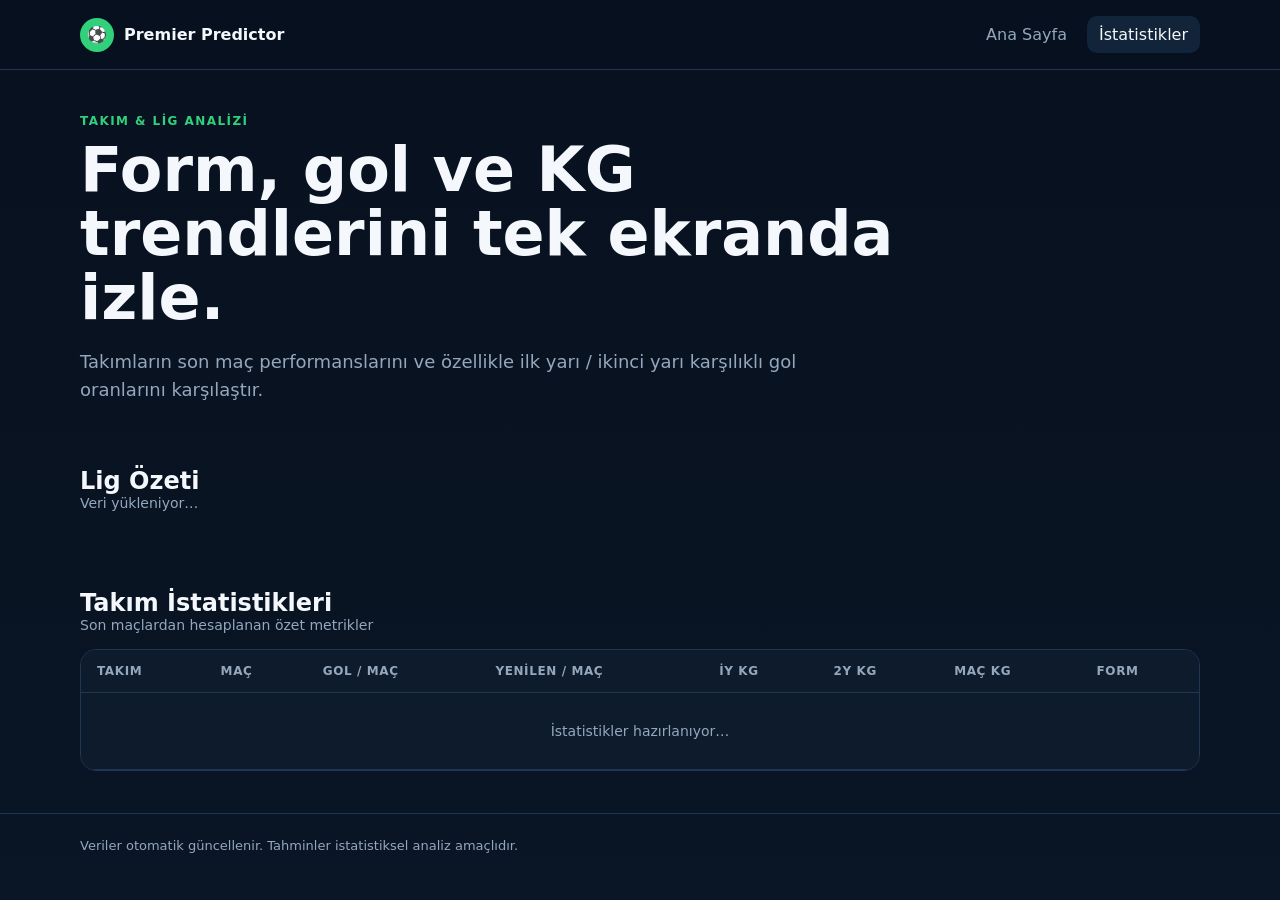
==== docs/statistics.html @ aa3f890b "Add statistics page" ====
<!doctype html><html lang="tr"><head><meta charset="utf-8"><meta name="viewport" content="width=device-width,initial-scale=1"><meta name="theme-color" content="#07111f"><title>Premier League İstatistikleri</title><link rel="stylesheet" href="assets/style.css"></head><body><header class="topbar"><div class="container nav"><div class="brand"><div class="ball">⚽</div><span>Premier Predictor</span></div><nav class="navlinks"><a href="./">Ana Sayfa</a><a class="active" href="statistics.html">İstatistikler</a></nav></div></header><main><section class="hero"><div class="container"><div class="eyebrow">Takım & Lig Analizi</div><h1>Form, gol ve KG trendlerini tek ekranda izle.</h1><p>Takımların son maç performanslarını ve özellikle ilk yarı / ikinci yarı karşılıklı gol oranlarını karşılaştır.</p><div id="mode-note"></div></div></section><section class="section"><div class="container"><div class="section-head"><div><h2>Lig Özeti</h2><p id="updated-at">Veri yükleniyor…</p></div></div><div id="league-stats" class="stats-grid"></div></div></section><section class="section"><div class="container"><div class="section-head"><div><h2>Takım İstatistikleri</h2><p>Son maçlardan hesaplanan özet metrikler</p></div></div><div class="table-wrap"><table><thead><tr><th>Takım</th><th>Maç</th><th>Gol / Maç</th><th>Yenilen / Maç</th><th>İY KG</th><th>2Y KG</th><th>Maç KG</th><th>Form</th></tr></thead><tbody id="team-stats"><tr><td colspan="8" class="empty">İstatistikler hazırlanıyor…</td></tr></tbody></table></div></div></section></main><footer class="footer"><div class="container">Veriler otomatik güncellenir. Tahminler istatistiksel analiz amaçlıdır.</div></footer><script src="assets/app.js"></script></body></html>
---- docs/assets/style.css ----
:root{--bg:#07111f;--panel:#0d1b2d;--panel2:#12243a;--text:#f4f7fb;--muted:#95a7bd;--line:#203754;--accent:#31d17c;--warn:#ffbf47;--danger:#ff6b6b;--blue:#58a6ff}*{box-sizing:border-box}body{margin:0;font-family:Inter,ui-sans-serif,system-ui,-apple-system,BlinkMacSystemFont,"Segoe UI",sans-serif;background:linear-gradient(180deg,#07111f 0%,#0a1525 100%);color:var(--text);min-height:100vh}.container{width:min(1120px,calc(100% - 32px));margin:0 auto}.topbar{position:sticky;top:0;z-index:10;background:rgba(7,17,31,.9);backdrop-filter:blur(14px);border-bottom:1px solid var(--line)}.nav{display:flex;align-items:center;justify-content:space-between;gap:16px;padding:16px 0}.brand{display:flex;align-items:center;gap:10px;font-weight:800}.ball{width:34px;height:34px;border-radius:50%;display:grid;place-items:center;background:var(--accent);color:#04120a}.navlinks{display:flex;gap:8px}.navlinks a{color:var(--muted);text-decoration:none;padding:9px 12px;border-radius:10px}.navlinks a.active,.navlinks a:hover{color:var(--text);background:var(--panel2)}.hero{padding:44px 0 24px}.eyebrow{color:var(--accent);font-weight:800;text-transform:uppercase;letter-spacing:.12em;font-size:12px}.hero h1{font-size:clamp(34px,6vw,62px);line-height:1.03;margin:10px 0 14px;max-width:820px}.hero p{color:var(--muted);font-size:18px;max-width:720px;line-height:1.6}.section{padding:20px 0 42px}.section-head{display:flex;align-items:end;justify-content:space-between;gap:16px;margin-bottom:16px}.section h2{margin:0;font-size:24px}.section-head p{margin:0;color:var(--muted);font-size:14px}.grid{display:grid;grid-template-columns:repeat(2,minmax(0,1fr));gap:16px}.card{background:linear-gradient(180deg,var(--panel) 0%,#0a1728 100%);border:1px solid var(--line);border-radius:18px;padding:20px}.match-top{display:flex;justify-content:space-between;gap:12px;align-items:start}.date{font-size:13px;color:var(--muted)}.badge{font-size:12px;padding:6px 9px;border-radius:999px;background:rgba(49,209,124,.12);color:var(--accent);font-weight:800}.teams{display:grid;grid-template-columns:1fr auto 1fr;align-items:center;gap:12px;margin:22px 0}.team{font-weight:800;font-size:18px}.team:last-child{text-align:right}.vs{color:var(--muted);font-size:12px;font-weight:800}.prob-row{display:grid;grid-template-columns:repeat(3,1fr);gap:8px;margin-bottom:14px}.prob{background:var(--panel2);border:1px solid var(--line);border-radius:12px;padding:11px;text-align:center}.prob strong{display:block;font-size:20px;margin-top:3px}.prob span{color:var(--muted);font-size:11px}.kg-grid{display:grid;grid-template-columns:1fr 1fr;gap:10px}.kg{border-radius:14px;padding:14px;border:1px solid var(--line);background:#0b192a}.kg .label{font-size:12px;color:var(--muted)}.kg .value{font-size:24px;font-weight:900;margin-top:3px}.kg.hot .value{color:var(--accent)}.kg.mid .value{color:var(--warn)}.confidence{margin-top:14px;display:flex;justify-content:space-between;align-items:center;color:var(--muted);font-size:12px}.meter{height:7px;background:#17273b;border-radius:999px;overflow:hidden;margin-top:7px}.meter>i{display:block;height:100%;background:var(--accent);border-radius:inherit}.stats-grid{display:grid;grid-template-columns:repeat(4,1fr);gap:12px}.stat{background:var(--panel);border:1px solid var(--line);border-radius:16px;padding:18px}.stat .n{font-size:30px;font-weight:900}.stat .k{font-size:12px;color:var(--muted);margin-top:5px}.table-wrap{overflow:auto;border:1px solid var(--line);border-radius:16px}table{width:100%;border-collapse:collapse;background:var(--panel);min-width:760px}th,td{text-align:left;padding:14px 16px;border-bottom:1px solid var(--line)}th{color:var(--muted);font-size:12px;text-transform:uppercase;letter-spacing:.05em}td{font-size:14px}.pill{display:inline-flex;padding:5px 8px;border-radius:999px;background:rgba(88,166,255,.12);color:var(--blue);font-weight:700;font-size:12px}.footer{border-top:1px solid var(--line);color:var(--muted);padding:24px 0 40px;font-size:13px}.empty{color:var(--muted);padding:30px;text-align:center}.demo{margin-top:14px;padding:11px 13px;border:1px solid rgba(255,191,71,.35);background:rgba(255,191,71,.08);border-radius:12px;color:#ffd783;font-size:13px}@media(max-width:760px){.grid{grid-template-columns:1fr}.stats-grid{grid-template-columns:repeat(2,1fr)}.nav{align-items:flex-start}.navlinks{flex-wrap:wrap;justify-content:flex-end}.hero{padding-top:28px}.teams{gap:8px}.team{font-size:16px}}
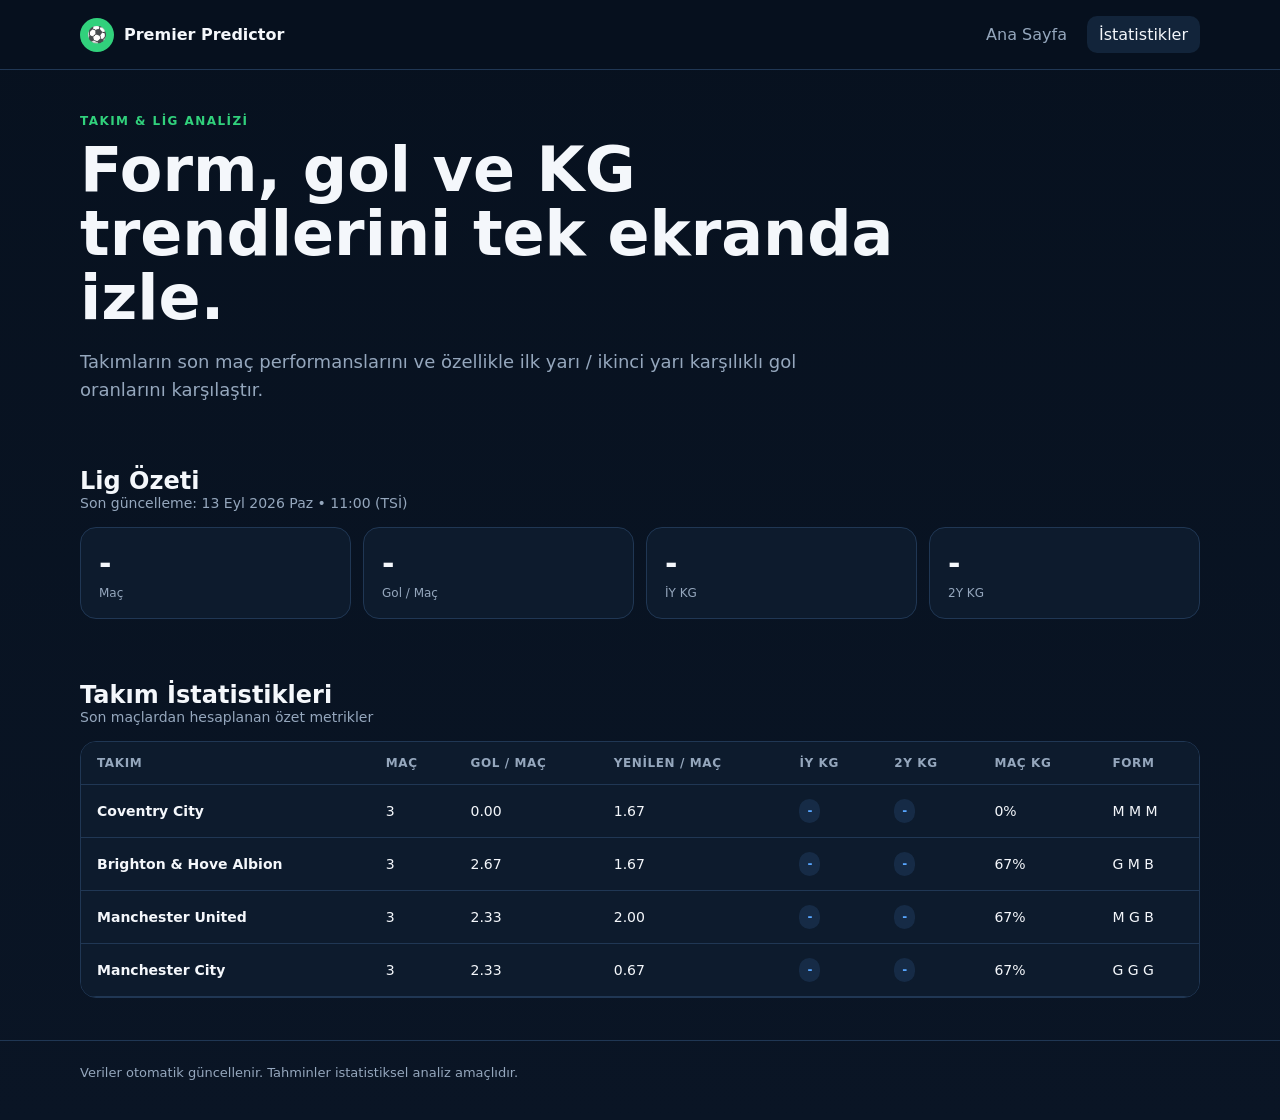
==== commit 393744ab: "Fix statistics page navigation" ====
--- a/docs/statistics.html
+++ b/docs/statistics.html
@@ -1 +1 @@
-<!doctype html><html lang="tr"><head><meta charset="utf-8"><meta name="viewport" content="width=device-width,initial-scale=1"><meta name="theme-color" content="#07111f"><title>Premier League İstatistikleri</title><link rel="stylesheet" href="assets/style.css"></head><body><header class="topbar"><div class="container nav"><div class="brand"><div class="ball">⚽</div><span>Premier Predictor</span></div><nav class="navlinks"><a href="./">Ana Sayfa</a><a class="active" href="statistics.html">İstatistikler</a></nav></div></header><main><section class="hero"><div class="container"><div class="eyebrow">Takım & Lig Analizi</div><h1>Form, gol ve KG trendlerini tek ekranda izle.</h1><p>Takımların son maç performanslarını ve özellikle ilk yarı / ikinci yarı karşılıklı gol oranlarını karşılaştır.</p><div id="mode-note"></div></div></section><section class="section"><div class="container"><div class="section-head"><div><h2>Lig Özeti</h2><p id="updated-at">Veri yükleniyor…</p></div></div><div id="league-stats" class="stats-grid"></div></div></section><section class="section"><div class="container"><div class="section-head"><div><h2>Takım İstatistikleri</h2><p>Son maçlardan hesaplanan özet metrikler</p></div></div><div class="table-wrap"><table><thead><tr><th>Takım</th><th>Maç</th><th>Gol / Maç</th><th>Yenilen / Maç</th><th>İY KG</th><th>2Y KG</th><th>Maç KG</th><th>Form</th></tr></thead><tbody id="team-stats"><tr><td colspan="8" class="empty">İstatistikler hazırlanıyor…</td></tr></tbody></table></div></div></section></main><footer class="footer"><div class="container">Veriler otomatik güncellenir. Tahminler istatistiksel analiz amaçlıdır.</div></footer><script src="assets/app.js"></script></body></html>+<!doctype html><html lang="tr"><head><meta charset="utf-8"><meta name="viewport" content="width=device-width,initial-scale=1"><meta name="theme-color" content="#07111f"><title>Premier League İstatistikleri</title><link rel="stylesheet" href="assets/style.css"></head><body><header class="topbar"><div class="container nav"><div class="brand"><div class="ball">⚽</div><span>Premier Predictor</span></div><nav class="navlinks"><a href="./">Ana Sayfa</a><a class="active" href="statistics/">İstatistikler</a></nav></div></header><main><section class="hero"><div class="container"><div class="eyebrow">Takım & Lig Analizi</div><h1>Form, gol ve KG trendlerini tek ekranda izle.</h1><p>Takımların son maç performanslarını ve özellikle ilk yarı / ikinci yarı karşılıklı gol oranlarını karşılaştır.</p><div id="mode-note"></div></div></section><section class="section"><div class="container"><div class="section-head"><div><h2>Lig Özeti</h2><p id="updated-at">Veri yükleniyor…</p></div></div><div id="league-stats" class="stats-grid"></div></div></section><section class="section"><div class="container"><div class="section-head"><div><h2>Takım İstatistikleri</h2><p>Son maçlardan hesaplanan özet metrikler</p></div></div><div class="table-wrap"><table><thead><tr><th>Takım</th><th>Maç</th><th>Gol / Maç</th><th>Yenilen / Maç</th><th>İY KG</th><th>2Y KG</th><th>Maç KG</th><th>Form</th></tr></thead><tbody id="team-stats"><tr><td colspan="8" class="empty">İstatistikler hazırlanıyor…</td></tr></tbody></table></div></div></section></main><footer class="footer"><div class="container">Veriler otomatik güncellenir. Tahminler istatistiksel analiz amaçlıdır.</div></footer><script src="assets/app.js"></script></body></html>
--- a/docs/assets/style.css
+++ b/docs/assets/style.css
@@ -1 +1 @@
-:root{--bg:#07111f;--panel:#0d1b2d;--panel2:#12243a;--text:#f4f7fb;--muted:#95a7bd;--line:#203754;--accent:#31d17c;--warn:#ffbf47;--danger:#ff6b6b;--blue:#58a6ff}*{box-sizing:border-box}body{margin:0;font-family:Inter,ui-sans-serif,system-ui,-apple-system,BlinkMacSystemFont,"Segoe UI",sans-serif;background:linear-gradient(180deg,#07111f 0%,#0a1525 100%);color:var(--text);min-height:100vh}.container{width:min(1120px,calc(100% - 32px));margin:0 auto}.topbar{position:sticky;top:0;z-index:10;background:rgba(7,17,31,.9);backdrop-filter:blur(14px);border-bottom:1px solid var(--line)}.nav{display:flex;align-items:center;justify-content:space-between;gap:16px;padding:16px 0}.brand{display:flex;align-items:center;gap:10px;font-weight:800}.ball{width:34px;height:34px;border-radius:50%;display:grid;place-items:center;background:var(--accent);color:#04120a}.navlinks{display:flex;gap:8px}.navlinks a{color:var(--muted);text-decoration:none;padding:9px 12px;border-radius:10px}.navlinks a.active,.navlinks a:hover{color:var(--text);background:var(--panel2)}.hero{padding:44px 0 24px}.eyebrow{color:var(--accent);font-weight:800;text-transform:uppercase;letter-spacing:.12em;font-size:12px}.hero h1{font-size:clamp(34px,6vw,62px);line-height:1.03;margin:10px 0 14px;max-width:820px}.hero p{color:var(--muted);font-size:18px;max-width:720px;line-height:1.6}.section{padding:20px 0 42px}.section-head{display:flex;align-items:end;justify-content:space-between;gap:16px;margin-bottom:16px}.section h2{margin:0;font-size:24px}.section-head p{margin:0;color:var(--muted);font-size:14px}.grid{display:grid;grid-template-columns:repeat(2,minmax(0,1fr));gap:16px}.card{background:linear-gradient(180deg,var(--panel) 0%,#0a1728 100%);border:1px solid var(--line);border-radius:18px;padding:20px}.match-top{display:flex;justify-content:space-between;gap:12px;align-items:start}.date{font-size:13px;color:var(--muted)}.badge{font-size:12px;padding:6px 9px;border-radius:999px;background:rgba(49,209,124,.12);color:var(--accent);font-weight:800}.teams{display:grid;grid-template-columns:1fr auto 1fr;align-items:center;gap:12px;margin:22px 0}.team{font-weight:800;font-size:18px}.team:last-child{text-align:right}.vs{color:var(--muted);font-size:12px;font-weight:800}.prob-row{display:grid;grid-template-columns:repeat(3,1fr);gap:8px;margin-bottom:14px}.prob{background:var(--panel2);border:1px solid var(--line);border-radius:12px;padding:11px;text-align:center}.prob strong{display:block;font-size:20px;margin-top:3px}.prob span{color:var(--muted);font-size:11px}.kg-grid{display:grid;grid-template-columns:1fr 1fr;gap:10px}.kg{border-radius:14px;padding:14px;border:1px solid var(--line);background:#0b192a}.kg .label{font-size:12px;color:var(--muted)}.kg .value{font-size:24px;font-weight:900;margin-top:3px}.kg.hot .value{color:var(--accent)}.kg.mid .value{color:var(--warn)}.confidence{margin-top:14px;display:flex;justify-content:space-between;align-items:center;color:var(--muted);font-size:12px}.meter{height:7px;background:#17273b;border-radius:999px;overflow:hidden;margin-top:7px}.meter>i{display:block;height:100%;background:var(--accent);border-radius:inherit}.stats-grid{display:grid;grid-template-columns:repeat(4,1fr);gap:12px}.stat{background:var(--panel);border:1px solid var(--line);border-radius:16px;padding:18px}.stat .n{font-size:30px;font-weight:900}.stat .k{font-size:12px;color:var(--muted);margin-top:5px}.table-wrap{overflow:auto;border:1px solid var(--line);border-radius:16px}table{width:100%;border-collapse:collapse;background:var(--panel);min-width:760px}th,td{text-align:left;padding:14px 16px;border-bottom:1px solid var(--line)}th{color:var(--muted);font-size:12px;text-transform:uppercase;letter-spacing:.05em}td{font-size:14px}.pill{display:inline-flex;padding:5px 8px;border-radius:999px;background:rgba(88,166,255,.12);color:var(--blue);font-weight:700;font-size:12px}.footer{border-top:1px solid var(--line);color:var(--muted);padding:24px 0 40px;font-size:13px}.empty{color:var(--muted);padding:30px;text-align:center}.demo{margin-top:14px;padding:11px 13px;border:1px solid rgba(255,191,71,.35);background:rgba(255,191,71,.08);border-radius:12px;color:#ffd783;font-size:13px}@media(max-width:760px){.grid{grid-template-columns:1fr}.stats-grid{grid-template-columns:repeat(2,1fr)}.nav{align-items:flex-start}.navlinks{flex-wrap:wrap;justify-content:flex-end}.hero{padding-top:28px}.teams{gap:8px}.team{font-size:16px}}+:root{--bg:#07111f;--panel:#0d1b2d;--panel2:#12243a;--text:#f4f7fb;--muted:#95a7bd;--line:#203754;--accent:#31d17c;--warn:#ffbf47;--danger:#ff6b6b;--blue:#58a6ff}*{box-sizing:border-box}body{margin:0;font-family:Inter,ui-sans-serif,system-ui,-apple-system,BlinkMacSystemFont,"Segoe UI",sans-serif;background:linear-gradient(180deg,#07111f 0%,#0a1525 100%);color:var(--text);min-height:100vh}.container{width:min(1120px,calc(100% - 32px));margin:0 auto}.topbar{position:sticky;top:0;z-index:10;background:rgba(7,17,31,.9);backdrop-filter:blur(14px);border-bottom:1px solid var(--line)}.nav{display:flex;align-items:center;justify-content:space-between;gap:16px;padding:16px 0}.brand{display:flex;align-items:center;gap:10px;font-weight:800}.ball{width:34px;height:34px;border-radius:50%;display:grid;place-items:center;background:var(--accent);color:#04120a}.navlinks{display:flex;gap:8px}.navlinks a{color:var(--muted);text-decoration:none;padding:9px 12px;border-radius:10px}.navlinks a.active,.navlinks a:hover{color:var(--text);background:var(--panel2)}.hero{padding:44px 0 24px}.eyebrow{color:var(--accent);font-weight:800;text-transform:uppercase;letter-spacing:.12em;font-size:12px}.hero h1{font-size:clamp(34px,6vw,62px);line-height:1.03;margin:10px 0 14px;max-width:820px}.hero p{color:var(--muted);font-size:18px;max-width:720px;line-height:1.6}.section{padding:20px 0 42px}.section-head{display:flex;align-items:end;justify-content:space-between;gap:16px;margin-bottom:16px}.section h2{margin:0;font-size:24px}.section-head p{margin:0;color:var(--muted);font-size:14px}.grid{display:grid;grid-template-columns:repeat(2,minmax(0,1fr));gap:16px}.card{background:linear-gradient(180deg,var(--panel) 0%,#0a1728 100%);border:1px solid var(--line);border-radius:18px;padding:20px}.match-top{display:flex;justify-content:space-between;gap:12px;align-items:start}.date{font-size:13px;color:var(--muted)}.badge{font-size:12px;padding:6px 9px;border-radius:999px;background:rgba(49,209,124,.12);color:var(--accent);font-weight:800}.teams{display:grid;grid-template-columns:1fr auto 1fr;align-items:center;gap:12px;margin:22px 0}.team{font-weight:800;font-size:18px}.team:last-child{text-align:right}.vs{color:var(--muted);font-size:12px;font-weight:800}.prob-row{display:grid;grid-template-columns:repeat(3,1fr);gap:8px;margin-bottom:14px}.prob{background:var(--panel2);border:1px solid var(--line);border-radius:12px;padding:11px;text-align:center}.prob strong{display:block;font-size:20px;margin-top:3px}.prob span{color:var(--muted);font-size:11px}.featured-prob{display:flex;align-items:center;justify-content:space-between;gap:16px;margin:6px 0 14px;padding:16px 18px;border-radius:16px;border:1px solid rgba(49,209,124,.35);background:linear-gradient(135deg,rgba(49,209,124,.12),rgba(88,166,255,.08))}.featured-prob .label{font-size:13px;color:var(--muted)}.featured-prob .hint{font-size:11px;color:var(--muted);margin-top:4px}.featured-prob .value{font-size:34px;font-weight:950;line-height:1}.featured-prob.hot .value{color:var(--accent)}.featured-prob.mid .value{color:var(--warn)}.kg-grid{display:grid;grid-template-columns:1fr 1fr;gap:10px}.kg{border-radius:14px;padding:14px;border:1px solid var(--line);background:#0b192a}.kg .label{font-size:12px;color:var(--muted)}.kg .value{font-size:24px;font-weight:900;margin-top:3px}.kg.hot .value{color:var(--accent)}.kg.mid .value{color:var(--warn)}.confidence{margin-top:14px;display:flex;justify-content:space-between;align-items:center;color:var(--muted);font-size:12px}.meter{height:7px;background:#17273b;border-radius:999px;overflow:hidden;margin-top:7px}.meter>i{display:block;height:100%;background:var(--accent);border-radius:inherit}.stats-grid{display:grid;grid-template-columns:repeat(4,1fr);gap:12px}.stat{background:var(--panel);border:1px solid var(--line);border-radius:16px;padding:18px}.stat .n{font-size:30px;font-weight:900}.stat .k{font-size:12px;color:var(--muted);margin-top:5px}.table-wrap{overflow:auto;border:1px solid var(--line);border-radius:16px}table{width:100%;border-collapse:collapse;background:var(--panel);min-width:760px}th,td{text-align:left;padding:14px 16px;border-bottom:1px solid var(--line)}th{color:var(--muted);font-size:12px;text-transform:uppercase;letter-spacing:.05em}td{font-size:14px}.pill{display:inline-flex;padding:5px 8px;border-radius:999px;background:rgba(88,166,255,.12);color:var(--blue);font-weight:700;font-size:12px}.footer{border-top:1px solid var(--line);color:var(--muted);padding:24px 0 40px;font-size:13px}.empty{color:var(--muted);padding:30px;text-align:center}.demo{margin-top:14px;padding:11px 13px;border:1px solid rgba(255,191,71,.35);background:rgba(255,191,71,.08);border-radius:12px;color:#ffd783;font-size:13px}@media(max-width:760px){.grid{grid-template-columns:1fr}.stats-grid{grid-template-columns:repeat(2,1fr)}.nav{align-items:flex-start}.navlinks{flex-wrap:wrap;justify-content:flex-end}.hero{padding-top:28px}.teams{gap:8px}.team{font-size:16px}.featured-prob .value{font-size:30px}}
